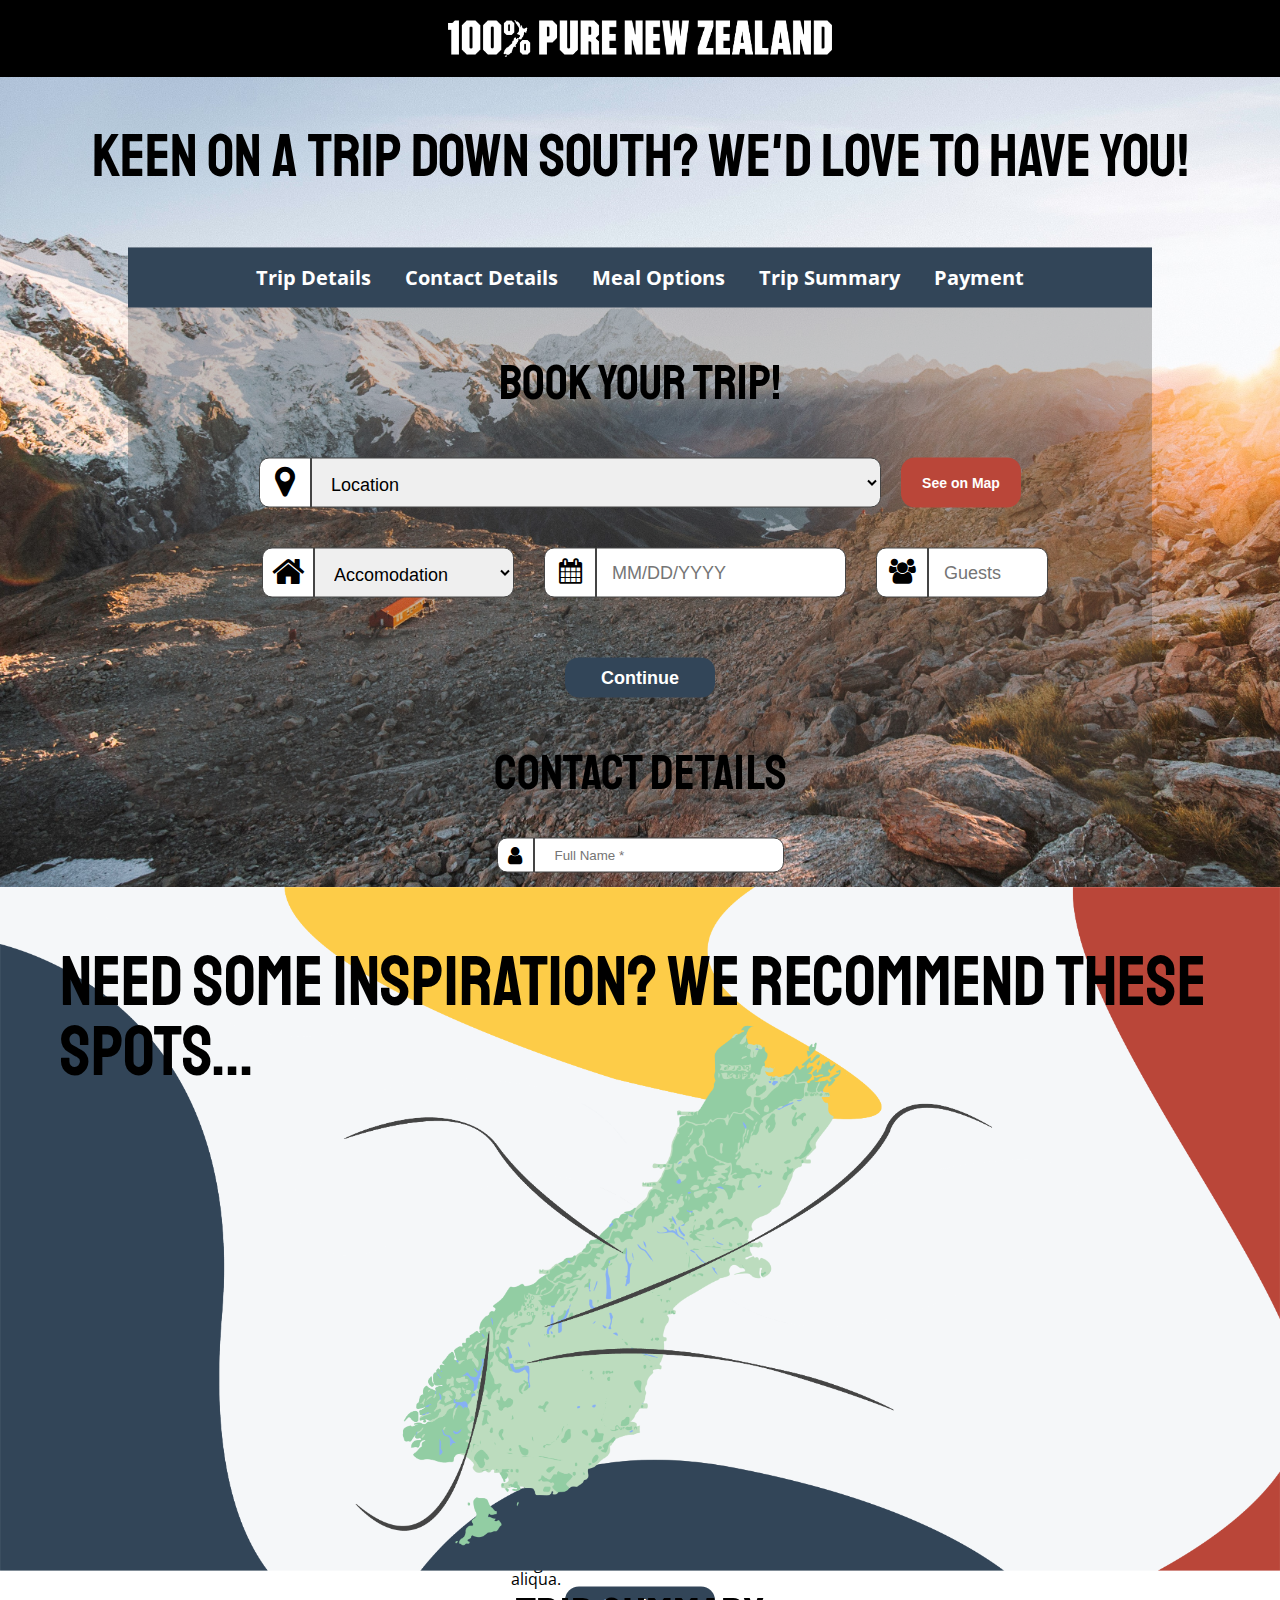
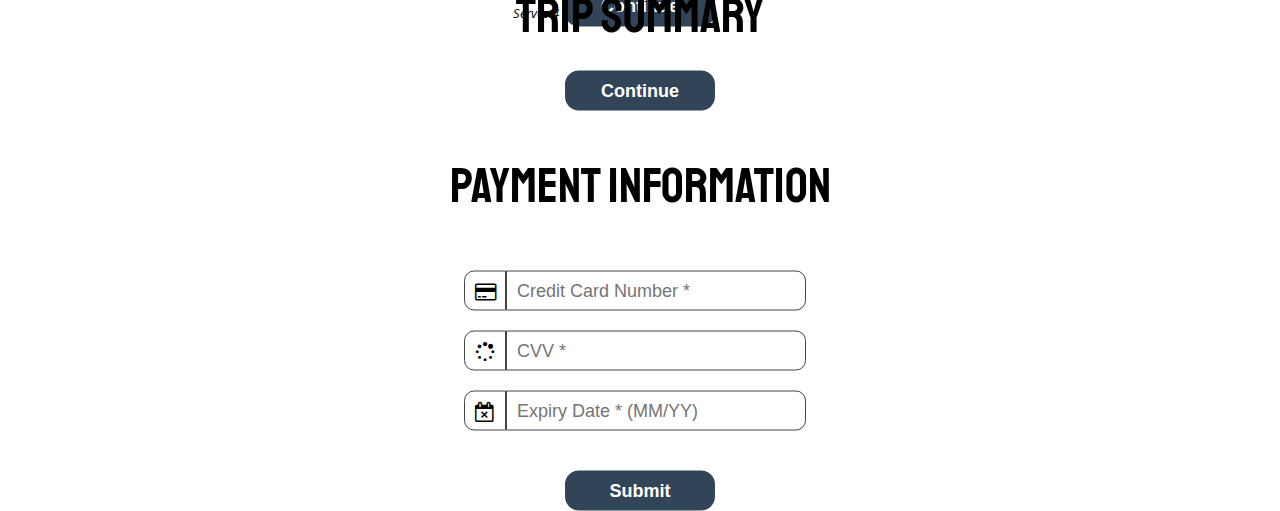
==== summative-gulp/index.html @ 7950120a "monday" ====
<html>
<head>
  <meta charset="UTF-8">
  <meta name="viewport" content="width=device-width, initial-scale=1.0">
  <meta http-equiv="X-UA-Compatible" content="ie=edge">
  <!-- Google Fonts -->
  <link rel="preconnect" href="https://fonts.gstatic.com">
  <link href="https://fonts.googleapis.com/css2?family=Staatliches&display=swap" rel="stylesheet">
  <link href="https://fonts.googleapis.com/css2?family=Open+Sans&display=swap" rel="stylesheet">
  <!-- Date Picker -->
  <link rel="stylesheet" type="text/css" href="https://cdn.jsdelivr.net/npm/daterangepicker/daterangepicker.css" />
  <!-- JQuery -->
  <script src="https://cdnjs.cloudflare.com/ajax/libs/jquery/2.2.0/jquery.min.js"></script>
  <script src="https://code.jquery.com/ui/1.12.1/jquery-ui.js"></script>
  <!-- Font Awesome -->
  <link rel="stylesheet" href="css/font-awesome.min.css">
  <!-- Custom CSS -->
  <link rel="stylesheet" href="css/custom.min.css">
  <title>Summative 2</title>
</head>
<body>
<!-- Header -->
<div class="header-bg">
  <div class="header-logo">
    <img class="nzlogo" src="img/purenz.png" alt="">
  </div>
</div>

<!-- Header ENDS -->
<!-- Mt Cook Background Image -->
<div class="bg-img">
<!-- BG Image ENDS -->
<!-- Header Text -->
<h1 class="keen">Keen on a trip down south? We'd love to have you!</h1>
<!-- Booking System BEGINS -->
<div class="booking-container">
  <div id="tabs">
    <div class="tab-styles">
      <ul>
        <li><a href="#tab-1">Trip Details</a></li>
        <li><a href="#tab-2">Contact Details</a></li>
        <li><a href="#tab-3">Meal Options</a></li>
        <li><a href="#tab-4">Trip Summary</a></li>
        <li><a href="#tab-5">Payment</a></li>
      </ul>
    </div>
<!-- Tab One Begins -->
  <div id="tab-1" data-parsley-validate>
    <h2 class="book-trip-text">Book your trip!</h2>

        <div class="tab-1-location">
          <i class="fa fa-map-marker"></i>
          <select class="location" name="location" data-parsley-required-message="Please select a location">
            <option value="" disabled selected>Location</option>
            <option value="fiordland">Fiordland National Park</option>
            <option value="cook">Aoraki / Mt Cook National Park</option>
            <option value="wanaka">Lake Wanaka</option>
            <option value="tekapo">Lake Tekapo</option>
            <option value="aspiring">Tititea Mt Aspiring National Park</option>
            <option value="haast">Haast Pass</option>
          </select>
          <button type="map" name="button"class="map-btn">See on Map</button>
        </div>
        <div class="tab-1-line2">
          <div class="tab-1-accom">
            <i class="fa fa-home"></i>
            <select class="accom" name="accom" required>
              <option  value="" disabled selected>Accomodation</option>
              <option value="hotel">Hotel</option>
              <option value="motel">Motel</option>
              <option value="hostel">Hostel</option>
              <option value="house">House</option>
            </select>
          </div>
          <div class="tab-1-dates">
            <i class="fa fa-calendar"></i>
            <input placeholder="MM/DD/YYYY" class="dates" type="text" name="daterange"/>
          </div>
          <div class="tab-1-guests">
            <i class="fa fa-users"></i>
            <input placeholder="Guests" class="guests" type="number" name="guests" min="1" max="7" required>
          </div>
        </div>
        <div class="btn-container">
          <button id="tabOneCont" class="tab-1-btn" type="continue" name="tab-1-btn">Continue</button>
        </div>
  </div>
<!-- Tab One ENDS -->
<!-- Tab Two Begins -->
<div id="tab-2">
  <h2 class="contact-heading">Contact Details</h2>
  <div class="name-contact">
    <i class="fa fa-user"></i>
    <input placeholder="Full Name *" class="name" type="text" required>
  </div>
  <div class="email-contact">
    <i class="fa fa-envelope-o"></i>
    <input placeholder="Email Address *" class="email" type="email" required>
  </div>
  <div class="number-contact">
    <i class="fa fa-phone"></i>
    <input placeholder="Number *" class="phNumber" type="number" required>
  </div>
  <div class="address-contact">
    <i class="fa fa-location-arrow"></i>
    <input placeholder="Address" class="address" type="text">
  </div>
  <div>
    <p class="req">* required field</p>
  </div>
  <div class="btn-container">
    <button id="tabTwoCont" class="tab-1-btn" type="continue" name="tab-1-btn">Continue</button>
  </div>
</div>
<!-- Tab Two Ends  -->
<!-- Tab Three Begins -->
<div id="tab-3">
  <h2 class="mealHeading">Meal Selection</h2>
  <div class="meal-container">
    <div class="meal-text-container">
      <h4 class="meal-name">Meal Name</h4>
      <p class="meal-info">Lorem ipsum dolor sit amet, consectetur adipisicing elit, sed do eiusmod tempor incididunt ut labore et dolore magna aliqua.</p>
      <p class="extra-info">Serves 4</p>
    </div>
    <div class="meal-image-container">
      <img class="meal-image" src="img/dinner.jpg" alt="">
      <button class="mealBtn">Select</button>
    </div>
  </div>
  <div class="btn-container">
    <button id="tabThreeCont" class="tab-1-btn" type="continue" name="tab-1-btn">Continue</button>
  </div>
</div>
<!-- Tab Three Ends -->
<!-- Tab Four Begins  -->
<div id="tab-4">
  <h2 class="summary-heading">Trip Summary</h2>
<div class="summary-image"><img src="" alt=""></div>
  <div class="sumarry-text">
    <h3 class="hotel-name"></h3>
    <p class="summary-dates"></p>
    <p class="summary-guests"></p>
    <p class="summary-meal"></p>
    <p class="summary-total"></p>
  </div>
    <div class="btn-container">
      <button id="tabFourCont" class="tab-1-btn" type="continue" name="tab-1-btn">Continue</button>
    </div>
</div>
<!-- Tab Four Ends -->
<!-- Tab Five Beings -->
    <div id="tab-5">
        <h2 class="payment-heading">Payment Information</h2>
        <div class="payment-container">
          <div class="card-container">
            <i class="fa fa-credit-card"></i>
            <input class="card-number" placeholder="Credit Card Number *" min="16" required >
          </div>
          <div class="cvv-container">
            <i class="fa fa-spinner"></i>
            <input class="cvv-number" placeholder="CVV *" min="3" required>
          </div>
          <div class="expiry-container">
            <i class="fa fa-calendar-times-o"></i>
          <input class="expiry" placeholder="Expiry Date * (MM/YY)" type="text" required>
          </div>
        </div>
        <div class="btn-container">
          <button class="tab-1-btn" type="continue" name="tab-1-btn">Submit</button>
        </div>
  <!-- Tab Five ENDS -->
      </div>
<!-- Tabs DIV ENDS -->
    </div>
<!-- Booking System ENDS -->
  </div>
  <!-- Background Image ENDS -->
</div>
<!-- Second Section of Page -->
<div class="location-ideas">
  <img class="backgroundImg" src="img/backgroundColour.png">
  <img class="graphicImg" src="img/nzGraphic.png">
  <img class="linesImg" src="img/lines.png">
  <!-- <img class="picturesImg" src="img/locations.png"> -->
  <h2 class="inspo">Need some inspiration? We recommend these spots...</h2>
</div>
<!-- Second Section ENDS -->
<script type="text/javascript" src="https://cdn.jsdelivr.net/momentjs/latest/moment.min.js"></script>
<script type="text/javascript" src="https://cdn.jsdelivr.net/npm/daterangepicker/daterangepicker.min.js"></script>
<link rel="stylesheet" type="text/css" href="https://cdn.jsdelivr.net/npm/daterangepicker/daterangepicker.css" />
<script src="js/parsley.js"></script>
<script src ="js/custom.js"></script>
</body>
</html>
---- summative-gulp/css/custom.min.css ----
a,abbr,acronym,address,applet,article,aside,audio,b,big,blockquote,body,canvas,caption,center,cite,code,dd,del,details,dfn,div,dl,dt,em,embed,fieldset,figcaption,figure,footer,form,h1,h2,h3,h4,h5,h6,header,hgroup,html,i,iframe,img,ins,kbd,label,legend,li,mark,menu,nav,object,ol,output,p,pre,q,ruby,s,samp,section,small,span,strike,strong,sub,summary,sup,table,tbody,td,tfoot,th,thead,time,tr,tt,u,ul,var,video{margin:0;padding:0;border:0;font:inherit;vertical-align:baseline}.keen,.tab-styles{padding-bottom:20px}.contact-info p,.socials p,.tab-styles ul li{font-family:'Open Sans',sans-serif}.map-btn,.mealBtn,.tab-1-btn,.tab-styles ul li{font-weight:700}article,aside,details,figcaption,figure,footer,header,hgroup,menu,nav,section{display:block}body{line-height:1}ol,ul{list-style:none}blockquote,q{quotes:none}blockquote:after,blockquote:before,q:after,q:before{content:'';content:none}table{border-collapse:collapse;border-spacing:0}#tabs{width:100%;height:70%}.tab-styles{background-color:#324558;padding-top:20px;display:flex;justify-content:space-around;width:100%}.tab-styles ul li{display:inline;padding:15px;font-size:20px}a{text-decoration:none;color:#fff}a:focus{background-color:#fff;color:#324558;padding:20px 10px}.footer,.header-bg{background-color:#000}.header-bg{width:100%;height:auto;display:flex;justify-content:center}.header-logo{width:30%;padding:20px}.footer,.nzlogo{width:100%}.footer{position:absolute;margin-top:600px;bottom:0;height:300px}.footer-logo{width:30%}.contact-info h2{color:#fff;font-size:30px;text-align:center}.contact-info p{color:#fff;font-size:20px}.socials h2{color:#fff;font-size:30px;text-align:center}.socials p{color:#fff;font-size:20px;text-align:center}.book-trip-text,.keen{font-family:Staatliches;padding-top:50px;text-align:center}.bg-img{background-image:url(../img/mtCookBg.jpg);width:100%;height:90%;background-size:cover}.keen{font-size:60px}.booking-container{display:flex;justify-content:center;position:relative;margin:0;top:40%;left:50%;-ms-transform:translate(-50%,-50%);transform:translate(-50%,-50%);width:80%;height:70%;background-color:rgba(68,68,68,.3)}#tab-1,.tab-1-location{justify-content:center;display:flex}#tab-1{flex-direction:column}.book-trip-text{font-size:50px;padding-bottom:50px}.tab-1-location{align-items:center}.location{width:570px;height:50px;font-size:18px;padding:15px;border-top-right-radius:10px;border-bottom-right-radius:10px;border:.1px solid #444}.tab-1-accom,.tab-1-dates,.tab-1-guests,.tab-1-line2{display:flex;justify-content:center;margin-top:5px;padding:15px}.tab-1-line2{width:100%}.accom,.dates,.guests{height:50px;font-size:18px;padding:15px;border-top-right-radius:10px;border-bottom-right-radius:10px;border:.1px solid #444}.contact-heading,.mealHeading{padding-bottom:30px;font-family:Staatliches}.dates{width:250px}.accom{width:200px}.guests{width:120px}.fa-calendar,.fa-home,.fa-map-marker,.fa-users{float:left;border:.1px solid #444;height:48px;width:50px;background-color:#fff;line-height:45px;vertical-align:middle;text-align:center;border-top-left-radius:10px;border-bottom-left-radius:10px}.fa-home,.fa-map-marker{font-size:35px}.fa-calendar,.fa-users{font-size:25px}.tab-1-btn{margin-top:30px;width:150px;height:40px;font-size:18px;color:#fff;border-radius:14px;background-color:#324558;border:none}.tab-1-btn:hover{background-color:#444}.btn-container{display:flex;justify-content:center}#tab-2,.meal-image-container{flex-direction:column;display:flex}.map-btn{margin-left:20px;width:120px;height:50px;font-size:14px;color:#fff;border-radius:14px;background-color:#ba4639;border:none}.map-btn:hover{background-color:#444}.contact-heading{font-size:50px;padding-top:50px}#tab-2{justify-content:center;align-items:center;width:100%}.address,.email,.name,.phNumber{width:250px;height:35px;padding:10px 10px 10px 20px;margin-right:10px;margin-top:10px;margin-bottom:10px;border-top-right-radius:10px;border-bottom-right-radius:10px;border:.1px solid #444}.address-contact,.email-contact,.name-contact,.number-contact{width:100%;display:flex;justify-content:center}.fa-envelope-o{color:#000}.fa-envelope-o,.fa-location-arrow,.fa-phone,.fa-user{margin-left:10px;margin-top:10px;margin-bottom:10px;font-size:20px;border:.1px solid #444;height:33px;width:35px;background-color:#fff;line-height:35px;vertical-align:middle;text-align:center;border-top-left-radius:10px;border-bottom-left-radius:10px}.req{color:#fff;font-family:'Open Sans',sans-serif;padding-top:10px}#tab-3{display:flex;justify-content:center;flex-direction:column;align-items:center;height:100%}.mealHeading{font-size:50px;padding-top:120px}.meal-container{border-radius:5px;display:flex;justify-content:space-around;width:30%;height:65%;background-color:#fff;padding-top:40px}.meal-text-container{width:30%;height:50%}.meal-image{width:200px;height:200px}.meal-name{font-size:30px;font-family:Staatliches;text-align:center;padding-bottom:20px}.extra-info,.meal-info,.mealBtn{font-family:'Open Sans',sans-serif}.extra-info,.meal-info{text-align:center}.extra-info{margin-top:20px;font-style:italic;font-size:13px}.mealBtn{height:30px;width:200px;margin-top:20px;border-radius:12px;font-size:16px;margin-bottom:20px}.payment-heading,.summary-heading{font-size:50px;padding-top:50px;text-align:center;font-family:Staatliches}.mealBtn:focus{border:2px solid green;background-color:#7d7;color:#fff}.payment-container{padding-top:50px;display:flex;flex-direction:column;align-items:center}.card-container,.cvv-container,.expiry-container{display:flex;justify-content:center;align-items:center}.card-number,.cvv-number,.expiry{font-size:18px;height:40px;margin-right:10px;margin-top:10px;margin-bottom:10px;padding:10px;border-top-right-radius:10px;border-bottom-right-radius:10px;border:.1px solid #444;width:300px}.fa-calendar-times-o,.fa-credit-card,.fa-spinner{font-size:20px;border:.1px solid #444;height:38px;width:40px;background-color:#fff;line-height:40px;vertical-align:middle;text-align:center;border-top-left-radius:10px;border-bottom-left-radius:10px}.location-ideas{position:relative;padding-bottom:200px}.inspo{display:flex;justify-content:center;position:relative;padding:60px;font-size:70px;font-family:Staatliches}.backgroundImg,.graphicImg,.linesImg{position:absolute;width:100%;height:auto}
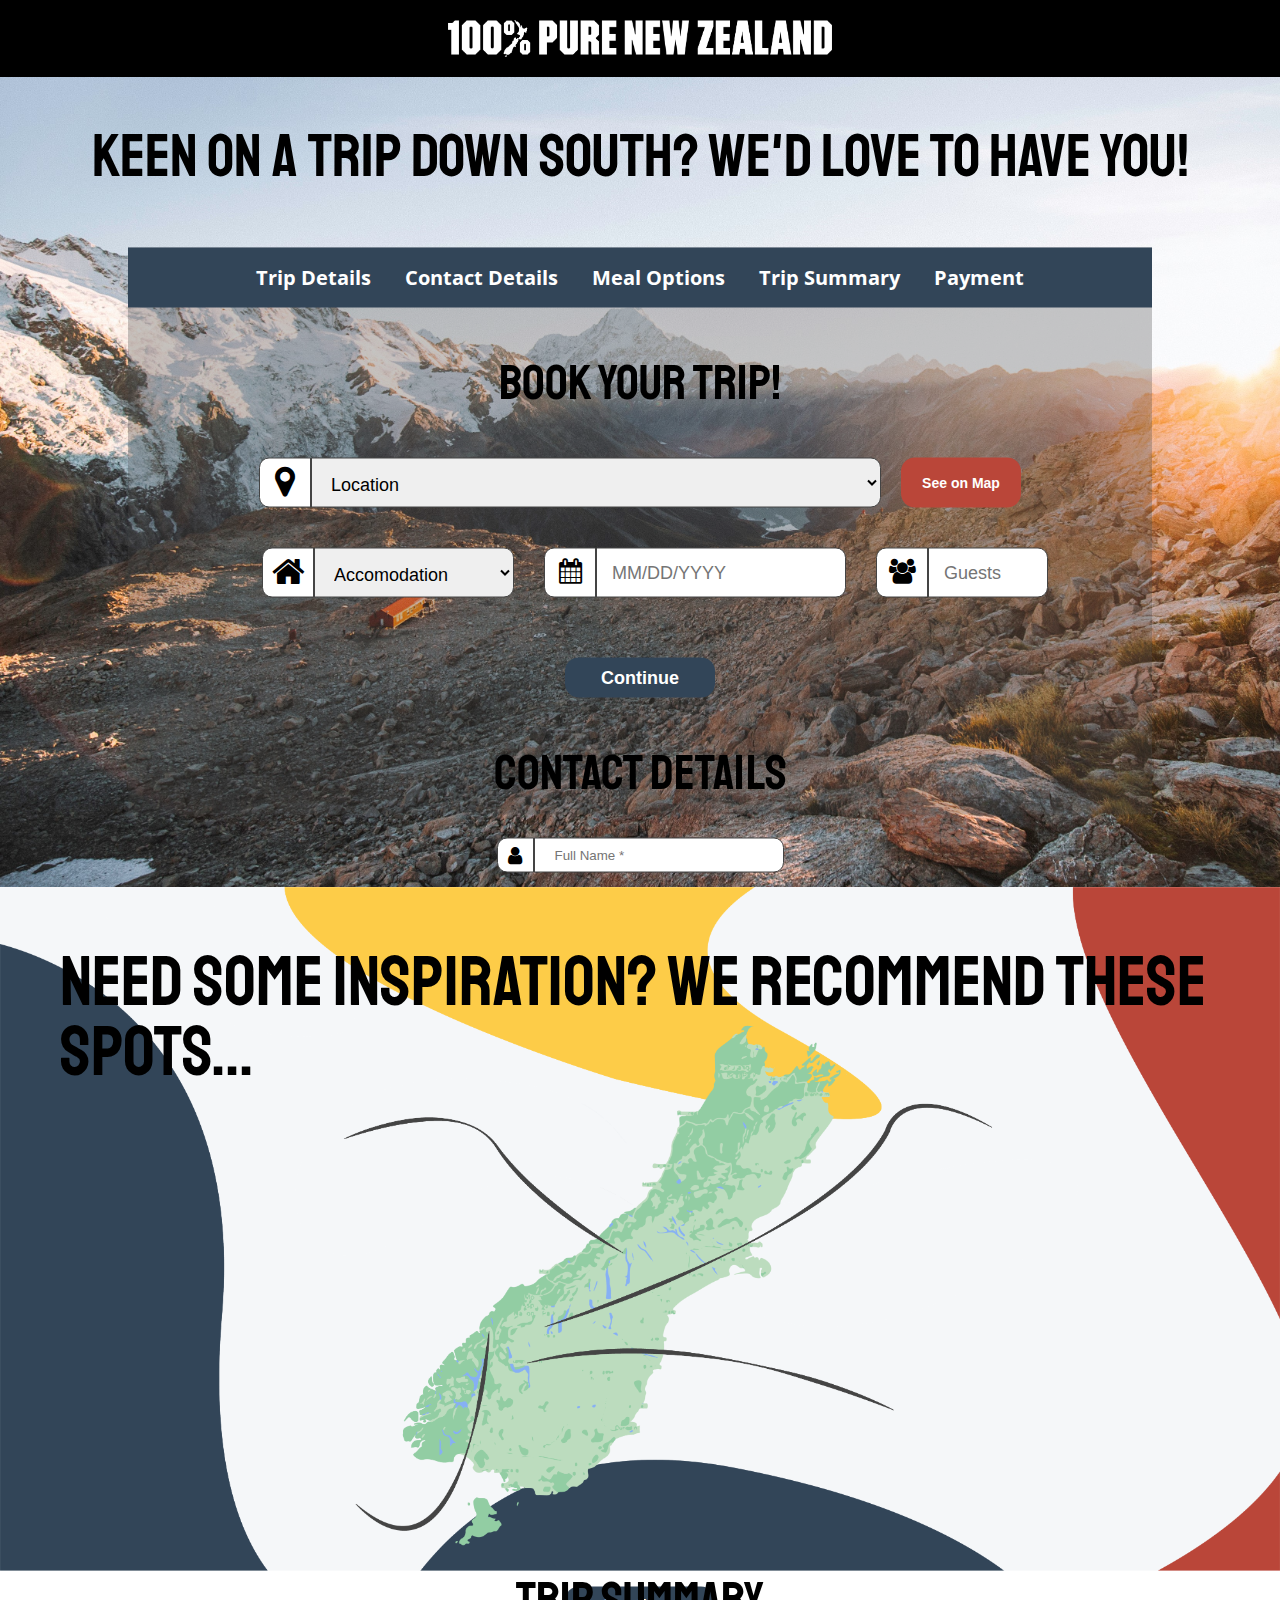
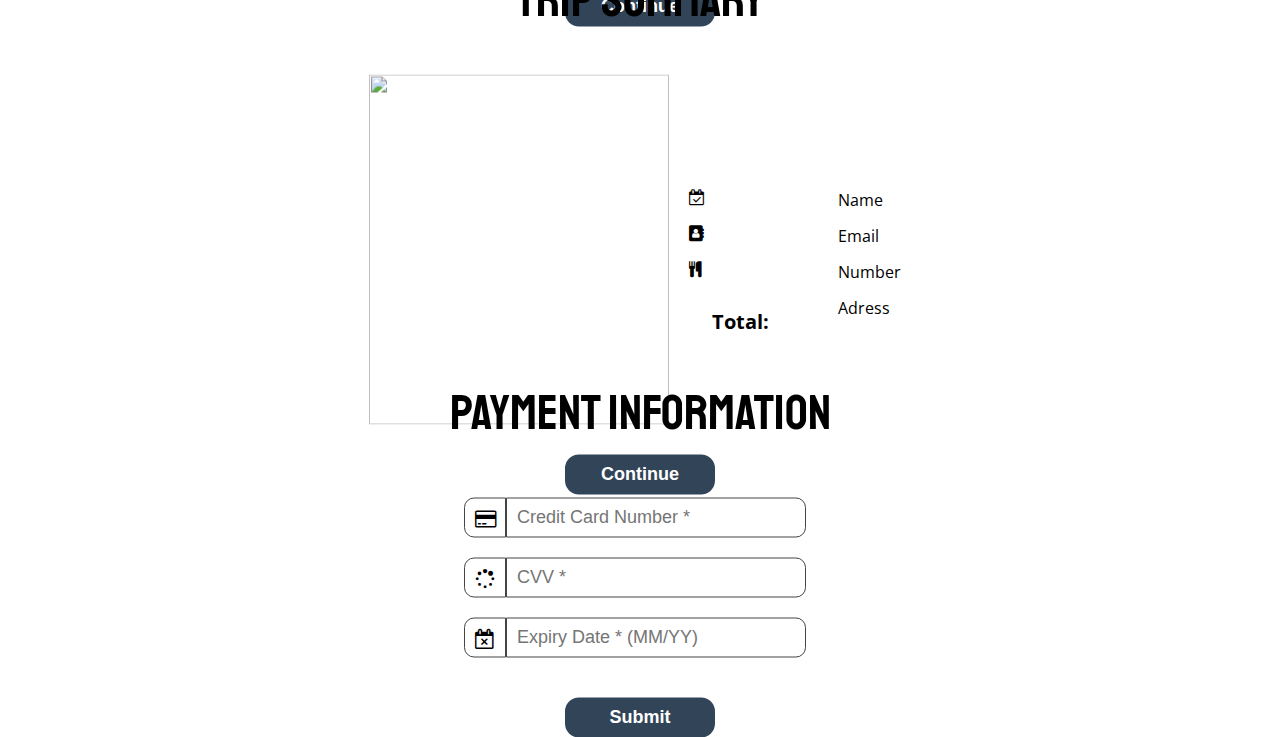
==== commit 14556d27: "thursday" ====
--- a/summative-gulp/index.html
+++ b/summative-gulp/index.html
@@ -74,7 +74,7 @@
           </div>
           <div class="tab-1-dates">
             <i class="fa fa-calendar"></i>
-            <input placeholder="MM/DD/YYYY" class="dates" type="text" name="daterange"/>
+            <input placeholder="MM/DD/YYYY" class="dates" id="dates" type="text" name="daterange"/>
           </div>
           <div class="tab-1-guests">
             <i class="fa fa-users"></i>
@@ -118,12 +118,12 @@
   <h2 class="mealHeading">Meal Selection</h2>
   <div class="meal-container">
     <div class="meal-text-container">
-      <h4 class="meal-name">Meal Name</h4>
-      <p class="meal-info">Lorem ipsum dolor sit amet, consectetur adipisicing elit, sed do eiusmod tempor incididunt ut labore et dolore magna aliqua.</p>
-      <p class="extra-info">Serves 4</p>
+      <h4 class="meal-name"></h4>
+      <p class="meal-info"></p>
+      <p class="extra-info"></p>
     </div>
     <div class="meal-image-container">
-      <img class="meal-image" src="img/dinner.jpg" alt="">
+      <img class="meal-image" src="" alt="">
       <button class="mealBtn">Select</button>
     </div>
   </div>
@@ -135,14 +135,23 @@
 <!-- Tab Four Begins  -->
 <div id="tab-4">
   <h2 class="summary-heading">Trip Summary</h2>
-<div class="summary-image"><img src="" alt=""></div>
-  <div class="sumarry-text">
-    <h3 class="hotel-name"></h3>
-    <p class="summary-dates"></p>
-    <p class="summary-guests"></p>
-    <p class="summary-meal"></p>
-    <p class="summary-total"></p>
-  </div>
+    <div class="trip-summary-container">
+      <div ><img class="summary-image" src="" alt=""></div>
+        <div class="trip-details-container">
+          <h3 class="accom-name"></h3>
+          <p class="summary-dates"><i class="fa fa-calendar-check-o"></i></p>
+          <p class="summary-guests"><i class="fa fa-address-book"></i></p>
+          <p class="summary-meal"><i class="fa fa-cutlery"></i></p>
+          <p class="summary-total">Total:</p>
+        </div>
+        <div class="contact-details-container">
+          <p class="summary-name">Name</p>
+          <p class="summary-email">Email</p>
+          <p class="summary-number">Number</p>
+          <p class="summary-address">Adress</p>
+        </div>
+    </div>
+
     <div class="btn-container">
       <button id="tabFourCont" class="tab-1-btn" type="continue" name="tab-1-btn">Continue</button>
     </div>
--- a/summative-gulp/css/custom.min.css
+++ b/summative-gulp/css/custom.min.css
@@ -1 +1 @@
-a,abbr,acronym,address,applet,article,aside,audio,b,big,blockquote,body,canvas,caption,center,cite,code,dd,del,details,dfn,div,dl,dt,em,embed,fieldset,figcaption,figure,footer,form,h1,h2,h3,h4,h5,h6,header,hgroup,html,i,iframe,img,ins,kbd,label,legend,li,mark,menu,nav,object,ol,output,p,pre,q,ruby,s,samp,section,small,span,strike,strong,sub,summary,sup,table,tbody,td,tfoot,th,thead,time,tr,tt,u,ul,var,video{margin:0;padding:0;border:0;font:inherit;vertical-align:baseline}.keen,.tab-styles{padding-bottom:20px}.contact-info p,.socials p,.tab-styles ul li{font-family:'Open Sans',sans-serif}.map-btn,.mealBtn,.tab-1-btn,.tab-styles ul li{font-weight:700}article,aside,details,figcaption,figure,footer,header,hgroup,menu,nav,section{display:block}body{line-height:1}ol,ul{list-style:none}blockquote,q{quotes:none}blockquote:after,blockquote:before,q:after,q:before{content:'';content:none}table{border-collapse:collapse;border-spacing:0}#tabs{width:100%;height:70%}.tab-styles{background-color:#324558;padding-top:20px;display:flex;justify-content:space-around;width:100%}.tab-styles ul li{display:inline;padding:15px;font-size:20px}a{text-decoration:none;color:#fff}a:focus{background-color:#fff;color:#324558;padding:20px 10px}.footer,.header-bg{background-color:#000}.header-bg{width:100%;height:auto;display:flex;justify-content:center}.header-logo{width:30%;padding:20px}.footer,.nzlogo{width:100%}.footer{position:absolute;margin-top:600px;bottom:0;height:300px}.footer-logo{width:30%}.contact-info h2{color:#fff;font-size:30px;text-align:center}.contact-info p{color:#fff;font-size:20px}.socials h2{color:#fff;font-size:30px;text-align:center}.socials p{color:#fff;font-size:20px;text-align:center}.book-trip-text,.keen{font-family:Staatliches;padding-top:50px;text-align:center}.bg-img{background-image:url(../img/mtCookBg.jpg);width:100%;height:90%;background-size:cover}.keen{font-size:60px}.booking-container{display:flex;justify-content:center;position:relative;margin:0;top:40%;left:50%;-ms-transform:translate(-50%,-50%);transform:translate(-50%,-50%);width:80%;height:70%;background-color:rgba(68,68,68,.3)}#tab-1,.tab-1-location{justify-content:center;display:flex}#tab-1{flex-direction:column}.book-trip-text{font-size:50px;padding-bottom:50px}.tab-1-location{align-items:center}.location{width:570px;height:50px;font-size:18px;padding:15px;border-top-right-radius:10px;border-bottom-right-radius:10px;border:.1px solid #444}.tab-1-accom,.tab-1-dates,.tab-1-guests,.tab-1-line2{display:flex;justify-content:center;margin-top:5px;padding:15px}.tab-1-line2{width:100%}.accom,.dates,.guests{height:50px;font-size:18px;padding:15px;border-top-right-radius:10px;border-bottom-right-radius:10px;border:.1px solid #444}.contact-heading,.mealHeading{padding-bottom:30px;font-family:Staatliches}.dates{width:250px}.accom{width:200px}.guests{width:120px}.fa-calendar,.fa-home,.fa-map-marker,.fa-users{float:left;border:.1px solid #444;height:48px;width:50px;background-color:#fff;line-height:45px;vertical-align:middle;text-align:center;border-top-left-radius:10px;border-bottom-left-radius:10px}.fa-home,.fa-map-marker{font-size:35px}.fa-calendar,.fa-users{font-size:25px}.tab-1-btn{margin-top:30px;width:150px;height:40px;font-size:18px;color:#fff;border-radius:14px;background-color:#324558;border:none}.tab-1-btn:hover{background-color:#444}.btn-container{display:flex;justify-content:center}#tab-2,.meal-image-container{flex-direction:column;display:flex}.map-btn{margin-left:20px;width:120px;height:50px;font-size:14px;color:#fff;border-radius:14px;background-color:#ba4639;border:none}.map-btn:hover{background-color:#444}.contact-heading{font-size:50px;padding-top:50px}#tab-2{justify-content:center;align-items:center;width:100%}.address,.email,.name,.phNumber{width:250px;height:35px;padding:10px 10px 10px 20px;margin-right:10px;margin-top:10px;margin-bottom:10px;border-top-right-radius:10px;border-bottom-right-radius:10px;border:.1px solid #444}.address-contact,.email-contact,.name-contact,.number-contact{width:100%;display:flex;justify-content:center}.fa-envelope-o{color:#000}.fa-envelope-o,.fa-location-arrow,.fa-phone,.fa-user{margin-left:10px;margin-top:10px;margin-bottom:10px;font-size:20px;border:.1px solid #444;height:33px;width:35px;background-color:#fff;line-height:35px;vertical-align:middle;text-align:center;border-top-left-radius:10px;border-bottom-left-radius:10px}.req{color:#fff;font-family:'Open Sans',sans-serif;padding-top:10px}#tab-3{display:flex;justify-content:center;flex-direction:column;align-items:center;height:100%}.mealHeading{font-size:50px;padding-top:120px}.meal-container{border-radius:5px;display:flex;justify-content:space-around;width:30%;height:65%;background-color:#fff;padding-top:40px}.meal-text-container{width:30%;height:50%}.meal-image{width:200px;height:200px}.meal-name{font-size:30px;font-family:Staatliches;text-align:center;padding-bottom:20px}.extra-info,.meal-info,.mealBtn{font-family:'Open Sans',sans-serif}.extra-info,.meal-info{text-align:center}.extra-info{margin-top:20px;font-style:italic;font-size:13px}.mealBtn{height:30px;width:200px;margin-top:20px;border-radius:12px;font-size:16px;margin-bottom:20px}.payment-heading,.summary-heading{font-size:50px;padding-top:50px;text-align:center;font-family:Staatliches}.mealBtn:focus{border:2px solid green;background-color:#7d7;color:#fff}.payment-container{padding-top:50px;display:flex;flex-direction:column;align-items:center}.card-container,.cvv-container,.expiry-container{display:flex;justify-content:center;align-items:center}.card-number,.cvv-number,.expiry{font-size:18px;height:40px;margin-right:10px;margin-top:10px;margin-bottom:10px;padding:10px;border-top-right-radius:10px;border-bottom-right-radius:10px;border:.1px solid #444;width:300px}.fa-calendar-times-o,.fa-credit-card,.fa-spinner{font-size:20px;border:.1px solid #444;height:38px;width:40px;background-color:#fff;line-height:40px;vertical-align:middle;text-align:center;border-top-left-radius:10px;border-bottom-left-radius:10px}.location-ideas{position:relative;padding-bottom:200px}.inspo{display:flex;justify-content:center;position:relative;padding:60px;font-size:70px;font-family:Staatliches}.backgroundImg,.graphicImg,.linesImg{position:absolute;width:100%;height:auto}+.tab-1-btn,.tab-styles{background-color:#324558}a,abbr,acronym,address,applet,article,aside,audio,b,big,blockquote,body,canvas,caption,center,cite,code,dd,del,details,dfn,div,dl,dt,em,embed,fieldset,figcaption,figure,footer,form,h1,h2,h3,h4,h5,h6,header,hgroup,html,i,iframe,img,ins,kbd,label,legend,li,mark,menu,nav,object,ol,output,p,pre,q,ruby,s,samp,section,small,span,strike,strong,sub,summary,sup,table,tbody,td,tfoot,th,thead,time,tr,tt,u,ul,var,video{margin:0;padding:0;border:0;font:inherit;vertical-align:baseline}.contact-info p,.socials p,.tab-styles ul li{font-family:'Open Sans',sans-serif}.map-btn,.mealBtn,.summary-total,.tab-1-btn,.tab-styles ul li{font-weight:700}article,aside,details,figcaption,figure,footer,header,hgroup,menu,nav,section{display:block}body{line-height:1}ol,ul{list-style:none}blockquote,q{quotes:none}blockquote:after,blockquote:before,q:after,q:before{content:'';content:none}table{border-collapse:collapse;border-spacing:0}#tabs{width:100%;height:70%}.tab-styles{padding-top:20px;padding-bottom:20px;display:flex;justify-content:space-around;width:100%}.tab-styles ul li{display:inline;padding:15px;font-size:20px}.booking-container,.header-bg{display:flex;justify-content:center}a{text-decoration:none;color:#fff}a:focus{background-color:#fff;color:#324558;padding:20px 10px}.footer,.header-bg{background-color:#000}.header-bg{width:100%;height:auto}.header-logo{width:30%;padding:20px}.footer,.nzlogo{width:100%}.book-trip-text,.keen{padding-top:50px;text-align:center}.footer{position:absolute;margin-top:600px;bottom:0;height:300px}.footer-logo{width:30%}.contact-info h2{color:#fff;font-size:30px;text-align:center}.contact-info p{color:#fff;font-size:20px}.socials h2{color:#fff;font-size:30px;text-align:center}.socials p{color:#fff;font-size:20px;text-align:center}.bg-img{background-image:url(../img/mtCookBg.jpg);width:100%;height:90%;background-size:cover}.keen{font-family:Staatliches;font-size:60px;padding-bottom:20px}.book-trip-text,.contact-heading{font-size:50px;font-family:Staatliches}.booking-container{position:relative;margin:0;top:40%;left:50%;-ms-transform:translate(-50%,-50%);transform:translate(-50%,-50%);width:80%;height:70%;background-color:rgba(68,68,68,.3)}#tab-1,.tab-1-location{justify-content:center;display:flex}#tab-1{flex-direction:column}.book-trip-text{padding-bottom:50px}.location{width:570px;height:50px;font-size:18px;padding:15px;border-top-right-radius:10px;border-bottom-right-radius:10px;border:.1px solid #444}.tab-1-accom,.tab-1-dates,.tab-1-guests,.tab-1-line2{display:flex;justify-content:center;margin-top:5px;padding:15px}.tab-1-line2{width:100%}.accom,.dates,.guests{height:50px;font-size:18px;padding:15px;border-top-right-radius:10px;border-bottom-right-radius:10px;border:.1px solid #444}.dates{width:250px}.accom{width:200px}.guests{width:120px}.fa-calendar,.fa-home,.fa-map-marker,.fa-users{float:left;border:.1px solid #444;height:48px;width:50px;background-color:#fff;line-height:45px;vertical-align:middle;text-align:center;border-top-left-radius:10px;border-bottom-left-radius:10px}.map-btn,.tab-1-btn{color:#fff;border-radius:14px}.fa-home,.fa-map-marker{font-size:35px}.fa-calendar,.fa-users{font-size:25px}.tab-1-btn{margin-top:30px;width:150px;height:40px;font-size:18px;border:none}.tab-1-btn:hover{background-color:#444}.btn-container{display:flex;justify-content:center}.map-btn{margin-left:20px;width:120px;height:50px;font-size:14px;background-color:#ba4639;border:none}.address,.card-number,.cvv-number,.email,.expiry,.name,.phNumber{margin-right:10px;margin-bottom:10px;border-top-right-radius:10px;border-bottom-right-radius:10px}.map-btn:hover{background-color:#444}.contact-heading{padding-bottom:30px;padding-top:50px}#tab-2{display:flex;flex-direction:column;justify-content:center;align-items:center;width:100%}.address,.email,.name,.phNumber{width:250px;height:35px;padding:10px 10px 10px 20px;margin-top:10px;border:.1px solid #444}.address-contact,.email-contact,.name-contact,.number-contact{width:100%;display:flex;justify-content:center}.fa-envelope-o{color:#000}.fa-envelope-o,.fa-location-arrow,.fa-phone,.fa-user{margin-left:10px;margin-top:10px;margin-bottom:10px;font-size:20px;border:.1px solid #444;height:33px;width:35px;background-color:#fff;line-height:35px;vertical-align:middle;text-align:center;border-top-left-radius:10px;border-bottom-left-radius:10px}.req{color:#fff;font-family:'Open Sans',sans-serif;padding-top:10px}.meal-name,.mealHeading{font-family:Staatliches}#tab-3{display:flex;justify-content:center;flex-direction:column;align-items:center;height:100%}.mealHeading{font-size:50px;padding-bottom:30px;padding-top:120px}.meal-container{border-radius:5px;display:flex;justify-content:space-around;width:30%;height:65%;background-color:#fff;padding-top:40px}.meal-text-container{width:30%;height:50%}.meal-image-container{display:flex;flex-direction:column}.meal-image{width:200px;height:200px}.meal-name{font-size:30px;text-align:center;padding-bottom:20px}.extra-info,.meal-info,.mealBtn{font-family:'Open Sans',sans-serif}.extra-info,.meal-info{text-align:center}.extra-info{margin-top:20px;font-style:italic;font-size:13px}.mealBtn{height:30px;width:200px;margin-top:20px;border-radius:12px;font-size:16px;margin-bottom:20px}.accom-name,.summary-heading{font-family:Staatliches;text-align:center}.mealBtnSlt{border:2px solid green;background-color:#7d7;color:#fff}#tab-4{display:flex;justify-content:center;flex-direction:column;align-items:center;height:100%}.summary-heading{font-size:50px;padding-top:190px;padding-bottom:50px}.trip-summary-container{height:350px;width:53%;align-items:center;display:flex;justify-content:center}.contact-details-container,.trip-details-container{flex-direction:column;height:350px;background-color:#fff;display:flex}.trip-details-container{width:30%;justify-content:center;padding-left:2%}.accom-name{font-size:28px;padding-bottom:10%}.summary-address,.summary-dates,.summary-email,.summary-guests,.summary-meal,.summary-name,.summary-number,.summary-total{font-family:'Open Sans',sans-serif}.fa-address-book,.fa-calendar-check-o,.fa-cutlery{padding:10px}.summary-total{padding-top:20%;font-size:20px;text-align:center}.contact-details-container{width:20%;padding-left:5%;justify-content:center}.summary-name{margin-top:10%}.summary-address,.summary-email,.summary-name,.summary-number{padding:10px}.inspo,.payment-heading{font-family:Staatliches}.summary-image{height:350px;width:300px}.payment-container{padding-top:50px;display:flex;flex-direction:column;align-items:center}.payment-heading{font-size:50px;text-align:center;padding-top:50px}.card-container,.cvv-container,.expiry-container{display:flex;justify-content:center;align-items:center}.card-number,.cvv-number,.expiry{font-size:18px;height:40px;margin-top:10px;padding:10px;border:.1px solid #444;width:300px}.fa-calendar-times-o,.fa-credit-card,.fa-spinner{font-size:20px;border:.1px solid #444;height:38px;width:40px;background-color:#fff;line-height:40px;vertical-align:middle;text-align:center;border-top-left-radius:10px;border-bottom-left-radius:10px}.location-ideas{position:relative;padding-bottom:200px}.inspo{display:flex;justify-content:center;position:relative;padding:60px;font-size:70px}.backgroundImg,.graphicImg,.linesImg{position:absolute;width:100%;height:auto}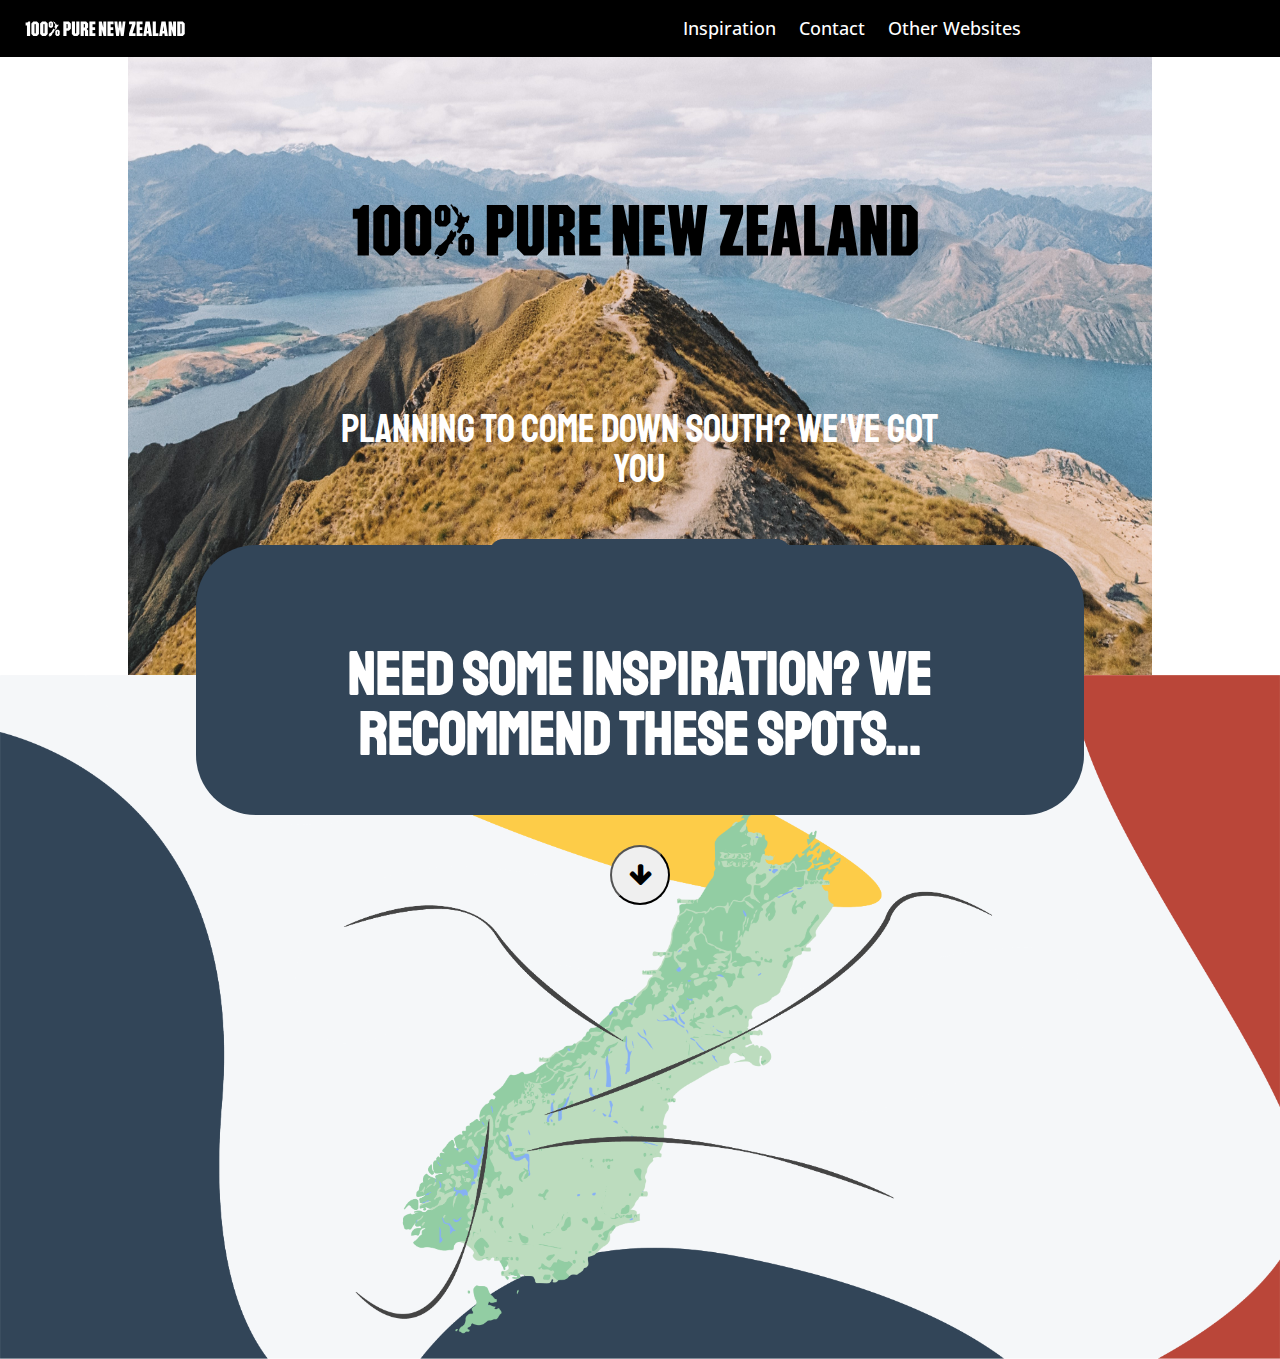
==== commit 48e4d680: "Add files via upload" ====
--- a/summative-gulp/index.html
+++ b/summative-gulp/index.html
@@ -6,6 +6,7 @@
   <!-- Google Fonts -->
   <link rel="preconnect" href="https://fonts.gstatic.com">
   <link href="https://fonts.googleapis.com/css2?family=Staatliches&display=swap" rel="stylesheet">
+  <link href="https://fonts.googleapis.com/css2?family=Open+Sans:wght@700&display=swap" rel="stylesheet">
   <link href="https://fonts.googleapis.com/css2?family=Open+Sans&display=swap" rel="stylesheet">
   <!-- Date Picker -->
   <link rel="stylesheet" type="text/css" href="https://cdn.jsdelivr.net/npm/daterangepicker/daterangepicker.css" />
@@ -22,18 +23,46 @@
 <!-- Header -->
 <div class="header-bg">
   <div class="header-logo">
-    <img class="nzlogo" src="img/purenz.png" alt="">
+    <img class="nzlogo" src="img/purenz.svg" alt="">
+  </div>
+  <div class="header-text">
+    <h4 class="header-1">Inspiration</h4>
+    <h4 class="header-2">Contact</h4>
+    <h4 class="header-3">Other Websites</h4>
   </div>
 </div>
 
 <!-- Header ENDS -->
+  <div id="intro" class="intro">
+    <div class="intro-bg-img">
+      <img src="img/roysPeak.jpg" alt="">
+    </div>
+    <div class="intro-text">
+      <img class="intro-logo" src="img/purenzblk.svg" alt="">
+      <h1 class="keen"> Planning to come down South? We've got you</h1>
+      <div id="hide-show" class="hide-show-btn">
+        <button id="show">Book Your Trip!</button>
+      </div>
+
+    </div>
+  </div>
+  <div class="experience">
+    <h2 class="inspo">Need some inspiration? We recommend these spots...</h2>
+    <button id="scroll-down" class="fa fa-arrow-down"></button>
+  </div>
+
 <!-- Mt Cook Background Image -->
-<div class="bg-img">
+<div id="bg-img" style="display:none" class="bg-img">
 <!-- BG Image ENDS -->
-<!-- Header Text -->
-<h1 class="keen">Keen on a trip down south? We'd love to have you!</h1>
+
+
+
+
+
+  <!-- Below * Intro Div Ends -->
+
 <!-- Booking System BEGINS -->
-<div class="booking-container">
+<div style="display:none" id="booking-container" class="booking-container">
   <div id="tabs">
     <div class="tab-styles">
       <ul>
@@ -44,6 +73,7 @@
         <li><a href="#tab-5">Payment</a></li>
       </ul>
     </div>
+
 <!-- Tab One Begins -->
   <div id="tab-1" data-parsley-validate>
     <h2 class="book-trip-text">Book your trip!</h2>
@@ -124,7 +154,7 @@
     </div>
     <div class="meal-image-container">
       <img class="meal-image" src="" alt="">
-      <button class="mealBtn">Select</button>
+      <button id="mealBtn" class="mealBtn">Select</button>
     </div>
   </div>
   <div class="btn-container">
@@ -139,16 +169,22 @@
       <div ><img class="summary-image" src="" alt=""></div>
         <div class="trip-details-container">
           <h3 class="accom-name"></h3>
-          <p class="summary-dates"><i class="fa fa-calendar-check-o"></i></p>
-          <p class="summary-guests"><i class="fa fa-address-book"></i></p>
-          <p class="summary-meal"><i class="fa fa-cutlery"></i></p>
+          <div class="dateSummaryContainer">
+            <i class="fa fa-calendar-check-o"></i><p class="summary-dates"></p>
+          </div>
+          <div class="guestSummaryContainer">
+            <i class="fa fa-address-book"></i><p class="summary-guests"></p>
+          </div>
+          <div class="mealSummaryContainer">
+            <i class="fa fa-cutlery"></i><p class="summary-meal"></p>
+          </div>
           <p class="summary-total">Total:</p>
         </div>
         <div class="contact-details-container">
           <p class="summary-name">Name</p>
           <p class="summary-email">Email</p>
           <p class="summary-number">Number</p>
-          <p class="summary-address">Adress</p>
+          <p class="summary-address">Address</p>
         </div>
     </div>
 
@@ -190,8 +226,6 @@
   <img class="backgroundImg" src="img/backgroundColour.png">
   <img class="graphicImg" src="img/nzGraphic.png">
   <img class="linesImg" src="img/lines.png">
-  <!-- <img class="picturesImg" src="img/locations.png"> -->
-  <h2 class="inspo">Need some inspiration? We recommend these spots...</h2>
 </div>
 <!-- Second Section ENDS -->
 <script type="text/javascript" src="https://cdn.jsdelivr.net/momentjs/latest/moment.min.js"></script>
--- a/summative-gulp/css/custom.min.css
+++ b/summative-gulp/css/custom.min.css
@@ -1 +1 @@
-.tab-1-btn,.tab-styles{background-color:#324558}a,abbr,acronym,address,applet,article,aside,audio,b,big,blockquote,body,canvas,caption,center,cite,code,dd,del,details,dfn,div,dl,dt,em,embed,fieldset,figcaption,figure,footer,form,h1,h2,h3,h4,h5,h6,header,hgroup,html,i,iframe,img,ins,kbd,label,legend,li,mark,menu,nav,object,ol,output,p,pre,q,ruby,s,samp,section,small,span,strike,strong,sub,summary,sup,table,tbody,td,tfoot,th,thead,time,tr,tt,u,ul,var,video{margin:0;padding:0;border:0;font:inherit;vertical-align:baseline}.contact-info p,.socials p,.tab-styles ul li{font-family:'Open Sans',sans-serif}.map-btn,.mealBtn,.summary-total,.tab-1-btn,.tab-styles ul li{font-weight:700}article,aside,details,figcaption,figure,footer,header,hgroup,menu,nav,section{display:block}body{line-height:1}ol,ul{list-style:none}blockquote,q{quotes:none}blockquote:after,blockquote:before,q:after,q:before{content:'';content:none}table{border-collapse:collapse;border-spacing:0}#tabs{width:100%;height:70%}.tab-styles{padding-top:20px;padding-bottom:20px;display:flex;justify-content:space-around;width:100%}.tab-styles ul li{display:inline;padding:15px;font-size:20px}.booking-container,.header-bg{display:flex;justify-content:center}a{text-decoration:none;color:#fff}a:focus{background-color:#fff;color:#324558;padding:20px 10px}.footer,.header-bg{background-color:#000}.header-bg{width:100%;height:auto}.header-logo{width:30%;padding:20px}.footer,.nzlogo{width:100%}.book-trip-text,.keen{padding-top:50px;text-align:center}.footer{position:absolute;margin-top:600px;bottom:0;height:300px}.footer-logo{width:30%}.contact-info h2{color:#fff;font-size:30px;text-align:center}.contact-info p{color:#fff;font-size:20px}.socials h2{color:#fff;font-size:30px;text-align:center}.socials p{color:#fff;font-size:20px;text-align:center}.bg-img{background-image:url(../img/mtCookBg.jpg);width:100%;height:90%;background-size:cover}.keen{font-family:Staatliches;font-size:60px;padding-bottom:20px}.book-trip-text,.contact-heading{font-size:50px;font-family:Staatliches}.booking-container{position:relative;margin:0;top:40%;left:50%;-ms-transform:translate(-50%,-50%);transform:translate(-50%,-50%);width:80%;height:70%;background-color:rgba(68,68,68,.3)}#tab-1,.tab-1-location{justify-content:center;display:flex}#tab-1{flex-direction:column}.book-trip-text{padding-bottom:50px}.location{width:570px;height:50px;font-size:18px;padding:15px;border-top-right-radius:10px;border-bottom-right-radius:10px;border:.1px solid #444}.tab-1-accom,.tab-1-dates,.tab-1-guests,.tab-1-line2{display:flex;justify-content:center;margin-top:5px;padding:15px}.tab-1-line2{width:100%}.accom,.dates,.guests{height:50px;font-size:18px;padding:15px;border-top-right-radius:10px;border-bottom-right-radius:10px;border:.1px solid #444}.dates{width:250px}.accom{width:200px}.guests{width:120px}.fa-calendar,.fa-home,.fa-map-marker,.fa-users{float:left;border:.1px solid #444;height:48px;width:50px;background-color:#fff;line-height:45px;vertical-align:middle;text-align:center;border-top-left-radius:10px;border-bottom-left-radius:10px}.map-btn,.tab-1-btn{color:#fff;border-radius:14px}.fa-home,.fa-map-marker{font-size:35px}.fa-calendar,.fa-users{font-size:25px}.tab-1-btn{margin-top:30px;width:150px;height:40px;font-size:18px;border:none}.tab-1-btn:hover{background-color:#444}.btn-container{display:flex;justify-content:center}.map-btn{margin-left:20px;width:120px;height:50px;font-size:14px;background-color:#ba4639;border:none}.address,.card-number,.cvv-number,.email,.expiry,.name,.phNumber{margin-right:10px;margin-bottom:10px;border-top-right-radius:10px;border-bottom-right-radius:10px}.map-btn:hover{background-color:#444}.contact-heading{padding-bottom:30px;padding-top:50px}#tab-2{display:flex;flex-direction:column;justify-content:center;align-items:center;width:100%}.address,.email,.name,.phNumber{width:250px;height:35px;padding:10px 10px 10px 20px;margin-top:10px;border:.1px solid #444}.address-contact,.email-contact,.name-contact,.number-contact{width:100%;display:flex;justify-content:center}.fa-envelope-o{color:#000}.fa-envelope-o,.fa-location-arrow,.fa-phone,.fa-user{margin-left:10px;margin-top:10px;margin-bottom:10px;font-size:20px;border:.1px solid #444;height:33px;width:35px;background-color:#fff;line-height:35px;vertical-align:middle;text-align:center;border-top-left-radius:10px;border-bottom-left-radius:10px}.req{color:#fff;font-family:'Open Sans',sans-serif;padding-top:10px}.meal-name,.mealHeading{font-family:Staatliches}#tab-3{display:flex;justify-content:center;flex-direction:column;align-items:center;height:100%}.mealHeading{font-size:50px;padding-bottom:30px;padding-top:120px}.meal-container{border-radius:5px;display:flex;justify-content:space-around;width:30%;height:65%;background-color:#fff;padding-top:40px}.meal-text-container{width:30%;height:50%}.meal-image-container{display:flex;flex-direction:column}.meal-image{width:200px;height:200px}.meal-name{font-size:30px;text-align:center;padding-bottom:20px}.extra-info,.meal-info,.mealBtn{font-family:'Open Sans',sans-serif}.extra-info,.meal-info{text-align:center}.extra-info{margin-top:20px;font-style:italic;font-size:13px}.mealBtn{height:30px;width:200px;margin-top:20px;border-radius:12px;font-size:16px;margin-bottom:20px}.accom-name,.summary-heading{font-family:Staatliches;text-align:center}.mealBtnSlt{border:2px solid green;background-color:#7d7;color:#fff}#tab-4{display:flex;justify-content:center;flex-direction:column;align-items:center;height:100%}.summary-heading{font-size:50px;padding-top:190px;padding-bottom:50px}.trip-summary-container{height:350px;width:53%;align-items:center;display:flex;justify-content:center}.contact-details-container,.trip-details-container{flex-direction:column;height:350px;background-color:#fff;display:flex}.trip-details-container{width:30%;justify-content:center;padding-left:2%}.accom-name{font-size:28px;padding-bottom:10%}.summary-address,.summary-dates,.summary-email,.summary-guests,.summary-meal,.summary-name,.summary-number,.summary-total{font-family:'Open Sans',sans-serif}.fa-address-book,.fa-calendar-check-o,.fa-cutlery{padding:10px}.summary-total{padding-top:20%;font-size:20px;text-align:center}.contact-details-container{width:20%;padding-left:5%;justify-content:center}.summary-name{margin-top:10%}.summary-address,.summary-email,.summary-name,.summary-number{padding:10px}.inspo,.payment-heading{font-family:Staatliches}.summary-image{height:350px;width:300px}.payment-container{padding-top:50px;display:flex;flex-direction:column;align-items:center}.payment-heading{font-size:50px;text-align:center;padding-top:50px}.card-container,.cvv-container,.expiry-container{display:flex;justify-content:center;align-items:center}.card-number,.cvv-number,.expiry{font-size:18px;height:40px;margin-top:10px;padding:10px;border:.1px solid #444;width:300px}.fa-calendar-times-o,.fa-credit-card,.fa-spinner{font-size:20px;border:.1px solid #444;height:38px;width:40px;background-color:#fff;line-height:40px;vertical-align:middle;text-align:center;border-top-left-radius:10px;border-bottom-left-radius:10px}.location-ideas{position:relative;padding-bottom:200px}.inspo{display:flex;justify-content:center;position:relative;padding:60px;font-size:70px}.backgroundImg,.graphicImg,.linesImg{position:absolute;width:100%;height:auto}+a,abbr,acronym,address,applet,article,aside,audio,b,big,blockquote,body,canvas,caption,center,cite,code,dd,del,details,dfn,div,dl,dt,em,embed,fieldset,figcaption,figure,footer,form,h1,h2,h3,h4,h5,h6,header,hgroup,html,i,iframe,img,ins,kbd,label,legend,li,mark,menu,nav,object,ol,output,p,pre,q,ruby,s,samp,section,small,span,strike,strong,sub,summary,sup,table,tbody,td,tfoot,th,thead,time,tr,tt,u,ul,var,video{margin:0;padding:0;border:0;font:inherit;vertical-align:baseline}#show,.book-trip-text,.contact-info p,.header-text,.socials p,.tab-styles ul li{font-family:'Open Sans',sans-serif}article,aside,details,figcaption,figure,footer,header,hgroup,menu,nav,section{display:block}body{line-height:1}ol,ul{list-style:none}blockquote,q{quotes:none}blockquote:after,blockquote:before,q:after,q:before{content:'';content:none}table{border-collapse:collapse;border-spacing:0}#tabs{width:100%;height:70%}.tab-styles{background-color:#324558;padding-top:20px;padding-bottom:20px;display:flex;justify-content:space-around;width:100%}.tab-styles ul li{display:inline;padding:15px;font-size:20px;font-weight:700}.accom,.dates,.guests,.location{font-size:18px;height:50px;padding:15px}a{text-decoration:none;color:#fff}a:focus{background-color:#fff;color:#324558;padding:20px 10px}.footer,.header-bg{position:absolute;background-color:#000}.header-bg{width:100%;display:flex;justify-content:space-between;z-index:99}.header-text{margin:auto;width:30%;display:flex;justify-content:space-evenly;font-weight:500;font-size:18px;color:#fff}.header-logo{width:30%;padding:20px}.nzlogo{width:45%}.footer{margin-top:600px;bottom:0;width:100%;height:300px}.intro,.intro-bg-img{background-color:#f8f8ff}.footer-logo{width:30%}.contact-info h2{color:#fff;font-size:30px;text-align:center}.contact-info p{color:#fff;font-size:20px}.socials h2{color:#fff;font-size:30px;text-align:center}.socials p{color:#fff;font-size:20px;text-align:center}.bg-img{background-image:url('../img/mtCookBg(1).jpg');width:100%;height:75%;background-size:cover;margin-bottom:250px}.intro{position:relative;margin:0 auto;display:flex;justify-content:center;width:80%;height:75%;z-index:10}.hide-show-btn,.intro-bg-img{justify-content:center;display:flex}.intro-bg-img,.intro-bg-img img{width:100%;height:auto}.intro-bg-img{position:relative}#show,.experience,.tab-1-btn{background-color:#324558;color:#fff}.experience,.intro-text{text-align:center;width:60%}.intro-text{display:flex;flex-direction:column;position:absolute;height:100%}.booking-container,.experience,.inspo,.location-ideas{position:relative}.intro-logo{padding-top:200px;padding-bottom:150px}.keen{font-family:Staatliches;font-size:40px;text-align:center;color:#fff}.hide-show-btn{padding-top:50px}.experience{height:150px;margin:auto;font-family:Staatliches;font-size:25px;font-weight:800;padding:60px;border-radius:60px;z-index:30;top:-130px}#scroll-down{border-radius:60px;height:60px;width:60px;margin-top:80px}.inspo{padding-top:40px;display:flex;justify-content:center;font-size:60px;font-family:Staatliches}#show{width:300px;height:70px;font-size:20px;border-radius:13px;border:none;font-weight:800}.book-trip-text,.contact-heading{font-size:50px;text-align:center}.three-images{display:flex;justify-content:space-between}#tab-1,.booking-container{display:flex;justify-content:center}.left-test img,.right-test img{width:100%}.booking-container{margin:0;top:50%;left:50%;-ms-transform:translate(-50%,-50%);transform:translate(-50%,-50%);width:80%;height:70%;background-color:rgba(68,68,68,.3)}#tab-1{flex-direction:column}.btn-container,.tab-1-accom,.tab-1-dates,.tab-1-guests,.tab-1-line2,.tab-1-location{justify-content:center;display:flex}.book-trip-text{font-weight:900;padding-top:50px;padding-bottom:50px}.map-btn,.mealBtn,.summary-total,.tab-1-btn{font-weight:700}.location{width:570px;border-top-right-radius:10px;border-bottom-right-radius:10px;border:.1px solid #444}.tab-1-accom,.tab-1-dates,.tab-1-guests,.tab-1-line2{margin-top:5px;padding-top:15px}.tab-1-accom,.tab-1-dates{padding-right:30px}.tab-1-line2{width:100%}.accom,.dates,.guests{border-top-right-radius:10px;border-bottom-right-radius:10px;border:.1px solid #444}.dates{width:250px}.accom{width:200px}.guests{width:90px}input::-webkit-inner-spin-button,input::-webkit-outer-spin-button{-webkit-appearance:none;margin:0}.fa-calendar,.fa-home,.fa-map-marker,.fa-users{float:left;border:.1px solid #444;height:48px;width:50px;background-color:#fff;line-height:45px;vertical-align:middle;text-align:center;border-top-left-radius:10px;border-bottom-left-radius:10px}.fa-home,.fa-map-marker{font-size:35px}.fa-calendar,.fa-users{font-size:25px}.tab-1-btn{margin-top:30px;width:150px;height:40px;font-size:18px;border-radius:14px;border:none}.tab-1-btn:hover{background-color:#444}.map-btn{margin-left:20px;width:120px;height:50px;font-size:14px;color:#fff;border-radius:14px;background-color:#ba4639;border:none}.address,.card-number,.cvv-number,.email,.expiry,.name,.phNumber{margin-right:10px;margin-top:10px;margin-bottom:10px;border-top-right-radius:10px;border-bottom-right-radius:10px}.map-btn:hover{background-color:#444}.contact-heading{font-family:Staatliches;padding-bottom:30px;padding-top:50px}#tab-2{display:flex;flex-direction:column;justify-content:center;align-items:center;width:100%}.address,.email,.name,.phNumber{width:250px;height:35px;padding:10px 10px 10px 20px;border:.1px solid #444}.address-contact,.email-contact,.name-contact,.number-contact{width:100%;display:flex;justify-content:center}.fa-envelope-o{color:#000}.fa-envelope-o,.fa-location-arrow,.fa-phone,.fa-user{margin-left:10px;margin-top:10px;margin-bottom:10px;font-size:20px;border:.1px solid #444;height:33px;width:35px;background-color:#fff;line-height:35px;vertical-align:middle;text-align:center;border-top-left-radius:10px;border-bottom-left-radius:10px}.req{color:#fff;font-family:'Open Sans',sans-serif;padding-top:10px;text-align:center}.meal-name,.mealHeading{font-family:Staatliches;text-align:center}#tab-3{display:flex;justify-content:center;flex-direction:column;align-items:center;height:100%}.mealHeading{font-size:50px;padding-top:50px;padding-bottom:50px}.meal-container{display:flex;justify-content:center;flex-direction:column;border-radius:5px;margin:auto;width:35%;height:71%;padding-top:40px}.meal-text-container{padding-top:3%;padding-bottom:3%;display:flex;flex-direction:column;height:30%;background-color:#fff}#tab-4,.meal-image-container{justify-content:center;display:flex}.meal-image-container{flex-direction:column;align-items:center}.meal-image{width:100%;height:auto}.meal-name{font-size:30px;padding-bottom:20px}.extra-info,.meal-info,.mealBtn{font-family:'Open Sans',sans-serif}.extra-info,.meal-info{text-align:center}.extra-info{margin-top:20px;font-style:italic;font-size:13px}.mealBtn{height:30px;width:200px;margin-top:20px;border-radius:12px;font-size:16px;margin-bottom:20px}.accom-name,.summary-heading{font-family:Staatliches;text-align:center}.mealBtnSlt{border:2px solid green;background-color:#7d7;color:#fff}#tab-4{flex-direction:column;align-items:center;height:100%}.summary-heading{font-size:50px;padding-top:50px;padding-bottom:50px}.trip-summary-container{height:350px;width:53%;margin:auto;display:flex;justify-content:center}.trip-details-container{background-color:#fff;height:350px;width:30%;display:flex;flex-direction:column;justify-content:center;padding-left:2%}.accom-name{font-size:28px;padding-bottom:10%}.summary-address,.summary-dates,.summary-email,.summary-guests,.summary-meal,.summary-name,.summary-number,.summary-total{font-family:'Open Sans',sans-serif}.fa-address-book,.fa-calendar-check-o,.fa-cutlery{padding:10px;margin-left:10px;line-height:35px;vertical-align:middle;text-align:center;border-top-left-radius:10px;border-bottom-left-radius:10px}.summary-total{padding-top:20%;font-size:20px;text-align:center}.contact-details-container{background-color:#fff;height:350px;width:20%;padding-left:5%;display:flex;flex-direction:column;justify-content:center}.summary-name{margin-top:10%}.summary-address,.summary-email,.summary-name,.summary-number{padding:10px}.summary-image{height:350px;width:300px}.dateSummaryContainer,.guestSummaryContainer,.mealSummaryContainer{width:100%;display:flex;align-items:center}.payment-container{padding-top:50px;display:flex;flex-direction:column;align-items:center}.payment-heading{font-size:50px;font-family:Staatliches;text-align:center;padding-top:50px}.card-container,.cvv-container,.expiry-container{display:flex;justify-content:center;align-items:center}.card-number,.cvv-number,.expiry{font-size:18px;height:40px;padding:10px;border:.1px solid #444;width:300px}.fa-calendar-times-o,.fa-credit-card,.fa-spinner{font-size:20px;border:.1px solid #444;height:38px;width:40px;background-color:#fff;line-height:40px;vertical-align:middle;text-align:center;border-top-left-radius:10px;border-bottom-left-radius:10px}.location-ideas{top:-270px;padding-bottom:200px;z-index:2}.backgroundImg,.graphicImg,.linesImg{position:absolute;width:100%;height:auto}